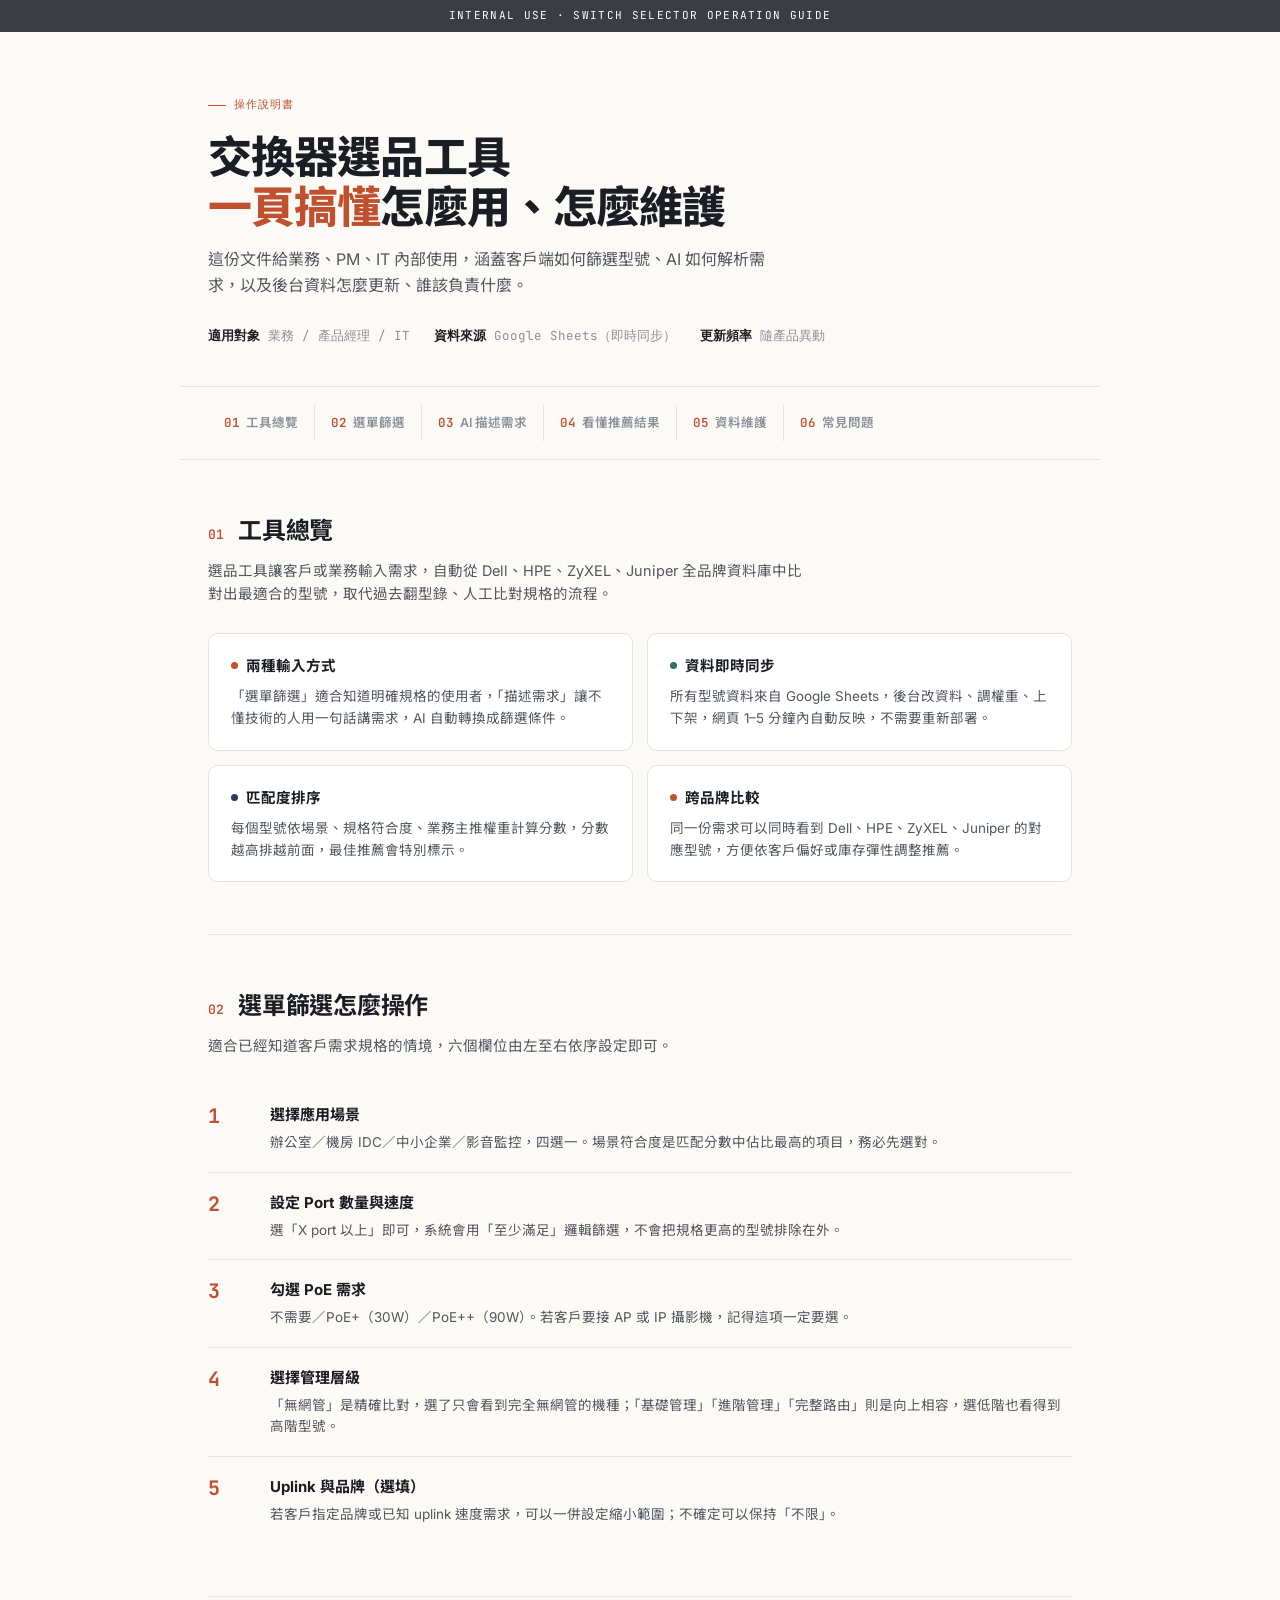
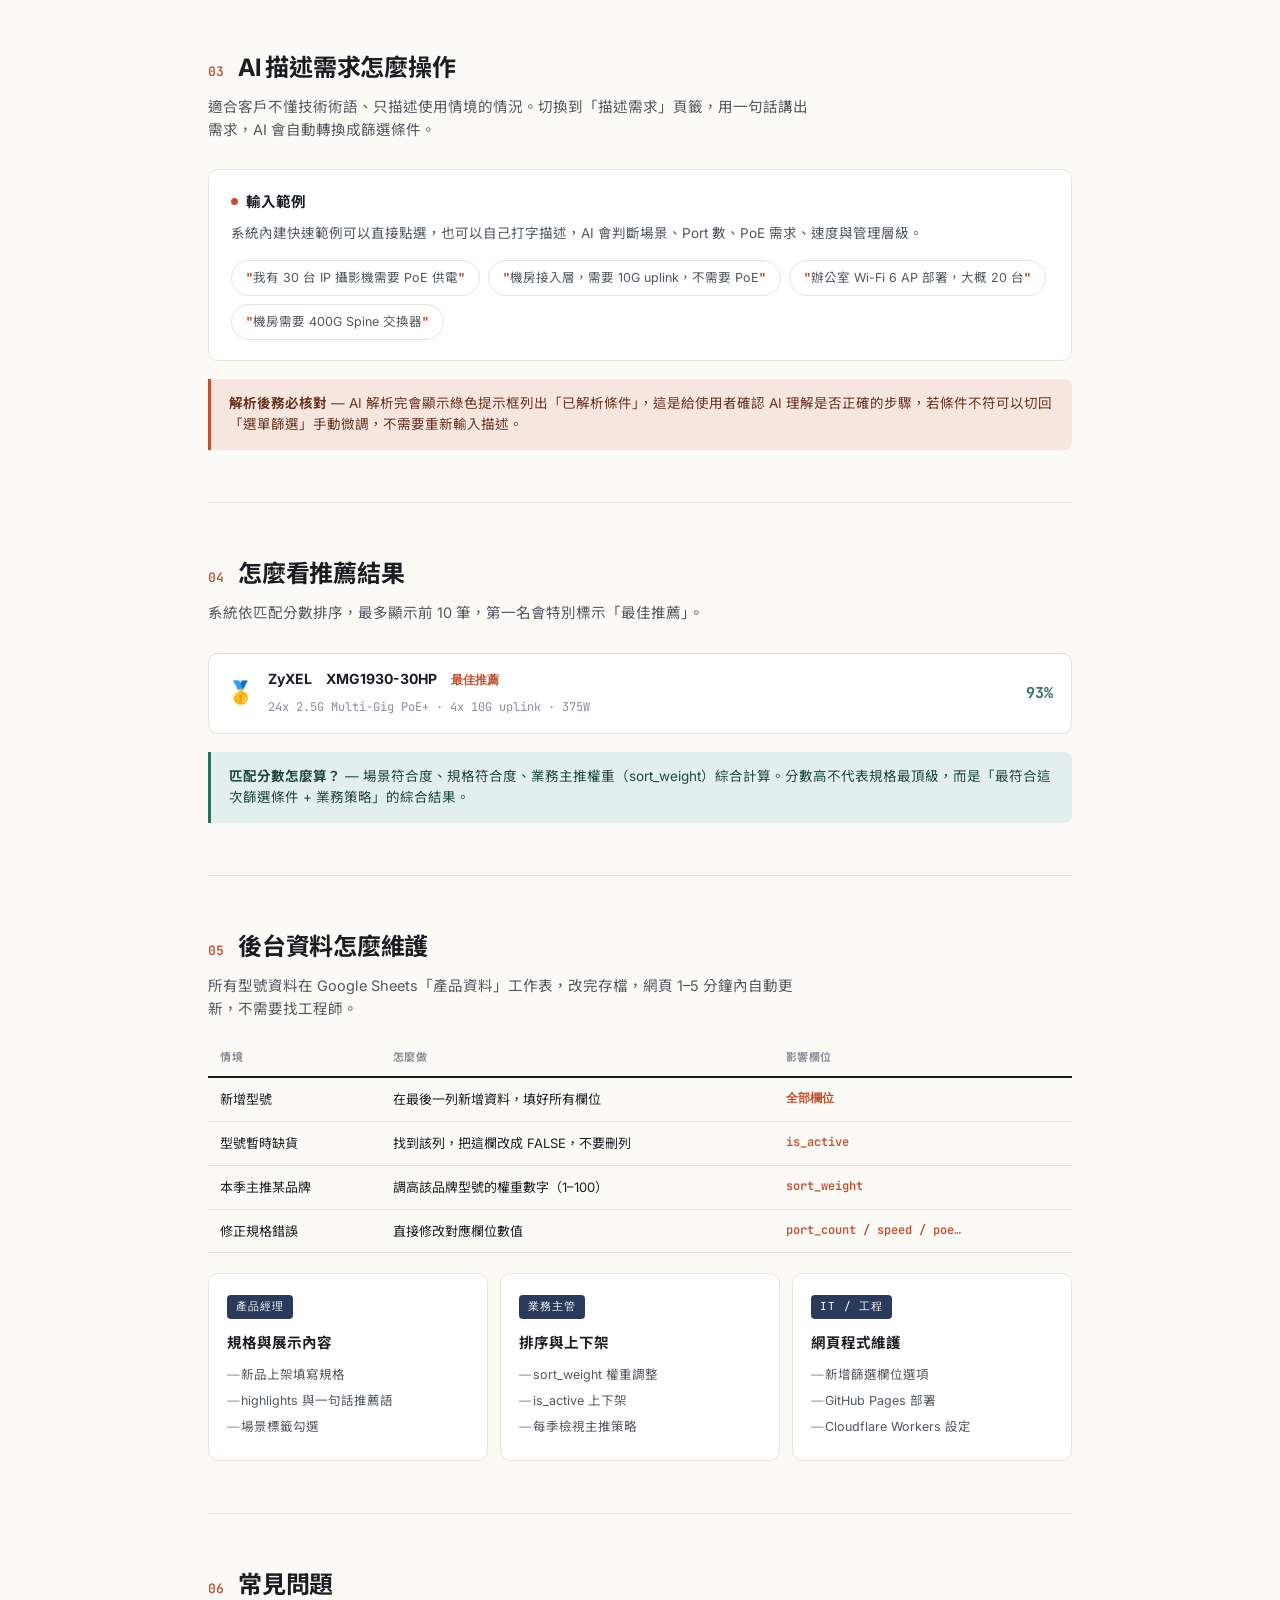
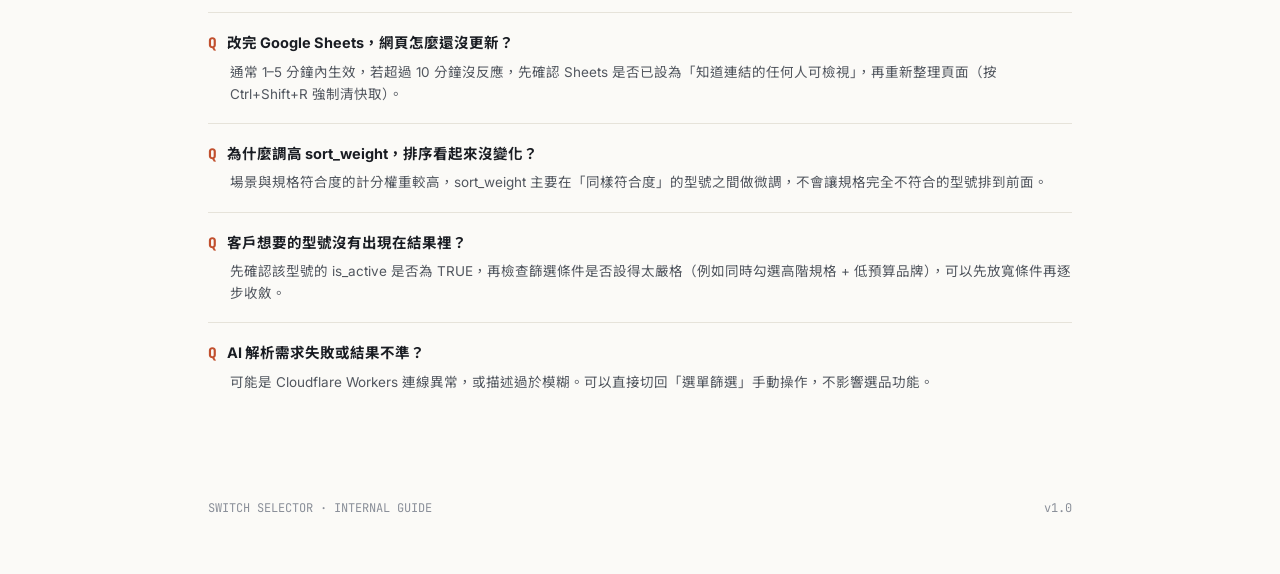
==== guide.html @ 46282ba6 "Add files via upload" ====
<!DOCTYPE html>
<html lang="zh-TW">
<head>
<meta charset="UTF-8" />
<meta name="viewport" content="width=device-width, initial-scale=1.0" />
<title>交換器選品工具 — 操作說明</title>
<link href="https://fonts.googleapis.com/css2?family=Inter:wght@400;500;600;700;800&family=Noto+Sans+TC:wght@400;500;700;800&family=JetBrains+Mono:wght@400;500&display=swap" rel="stylesheet" />
<style>
  :root{
    --ink:#1a1d23;
    --ink-soft:#52575f;
    --ink-faint:#8a8f99;
    --paper:#fbfaf7;
    --panel:#ffffff;
    --line:#e6e3da;
    --accent:#c1502e;
    --accent-soft:#f6e6df;
    --teal:#2f6f63;
    --teal-soft:#e3efec;
    --navy:#2a3a5c;
    --navy-soft:#e7ebf3;
    --mono:'JetBrains Mono', monospace;
    --sans:'Inter','Noto Sans TC',system-ui,sans-serif;
  }
  *{box-sizing:border-box; margin:0; padding:0;}
  html{scroll-behavior:smooth;}
  body{
    font-family:var(--sans);
    background:var(--paper);
    color:var(--ink);
    line-height:1.6;
    -webkit-font-smoothing:antialiased;
  }

  /* ── 頂部識別條 ───────────────────────────── */
  .topband{
    background:var(--ink);
    color:#fff;
    padding:7px 0;
    font-size:11px;
    letter-spacing:.12em;
    text-transform:uppercase;
    text-align:center;
    font-family:var(--mono);
    opacity:.85;
  }

  /* ── Hero ─────────────────────────────────── */
  .hero{
    max-width:920px;
    margin:0 auto;
    padding:56px 28px 40px;
    border-bottom:1px solid var(--line);
  }
  .hero-eyebrow{
    display:inline-flex;
    align-items:center;
    gap:8px;
    font-family:var(--mono);
    font-size:11px;
    letter-spacing:.1em;
    text-transform:uppercase;
    color:var(--accent);
    margin-bottom:18px;
  }
  .hero-eyebrow::before{
    content:'';
    width:18px; height:1px;
    background:var(--accent);
  }
  .hero h1{
    font-size:clamp(32px,5vw,44px);
    font-weight:800;
    letter-spacing:-.02em;
    line-height:1.15;
    margin-bottom:14px;
  }
  .hero h1 em{
    font-style:normal;
    color:var(--accent);
  }
  .hero p.lede{
    font-size:16px;
    color:var(--ink-soft);
    max-width:560px;
    margin-bottom:28px;
  }
  .hero-meta{
    display:flex;
    flex-wrap:wrap;
    gap:24px;
    font-size:12.5px;
    color:var(--ink-faint);
    font-family:var(--mono);
  }
  .hero-meta strong{color:var(--ink);font-weight:600;}

  /* ── 章節導覽（橫向） ─────────────────────── */
  .toc{
    max-width:920px;
    margin:0 auto;
    padding:18px 28px;
    display:flex;
    gap:0;
    overflow-x:auto;
    border-bottom:1px solid var(--line);
    background:var(--paper);
    position:sticky;
    top:0;
    z-index:50;
  }
  .toc a{
    flex-shrink:0;
    font-size:12.5px;
    font-weight:600;
    color:var(--ink-faint);
    text-decoration:none;
    padding:8px 16px;
    border-right:1px solid var(--line);
    white-space:nowrap;
    transition:color .15s;
  }
  .toc a:last-child{border-right:none;}
  .toc a:hover{color:var(--accent);}
  .toc a span{
    font-family:var(--mono);
    color:var(--accent);
    margin-right:6px;
  }

  /* ── 主內容容器 ───────────────────────────── */
  main{max-width:920px; margin:0 auto; padding:0 28px;}

  section.block{
    padding:52px 0;
    border-bottom:1px solid var(--line);
  }
  section.block:last-of-type{border-bottom:none;}

  .block-head{
    display:flex;
    align-items:baseline;
    gap:14px;
    margin-bottom:8px;
  }
  .block-num{
    font-family:var(--mono);
    font-size:13px;
    color:var(--accent);
    font-weight:600;
  }
  .block-head h2{
    font-size:24px;
    font-weight:700;
    letter-spacing:-.01em;
  }
  .block-sub{
    color:var(--ink-soft);
    font-size:14.5px;
    margin-bottom:28px;
    max-width:600px;
  }

  /* ── 區塊：兩欄 ─────────────────────────────── */
  .twocol{
    display:grid;
    grid-template-columns:1fr 1fr;
    gap:14px;
  }
  @media(max-width:680px){ .twocol{grid-template-columns:1fr;} }

  /* ── 卡片元件 ───────────────────────────────── */
  .card{
    background:var(--panel);
    border:1px solid var(--line);
    border-radius:10px;
    padding:20px 22px;
  }
  .card h3{
    font-size:14.5px;
    font-weight:700;
    margin-bottom:8px;
    display:flex;
    align-items:center;
    gap:8px;
  }
  .card p{font-size:13.5px; color:var(--ink-soft); line-height:1.65;}
  .card p + p{margin-top:8px;}

  .tagdot{
    width:7px;height:7px;border-radius:50%;
    display:inline-block;flex-shrink:0;
  }
  .dot-accent{background:var(--accent);}
  .dot-teal{background:var(--teal);}
  .dot-navy{background:var(--navy);}

  /* ── 步驟流程 ───────────────────────────────── */
  .flow{
    display:flex;
    flex-direction:column;
    gap:0;
  }
  .flow-step{
    display:grid;
    grid-template-columns:44px 1fr;
    gap:18px;
    padding:18px 0;
    border-top:1px solid var(--line);
  }
  .flow-step:first-child{border-top:none;}
  .flow-step .num{
    font-family:var(--mono);
    font-size:20px;
    font-weight:700;
    color:var(--accent);
    line-height:1.3;
  }
  .flow-step h4{
    font-size:15px;
    font-weight:700;
    margin-bottom:5px;
  }
  .flow-step p{
    font-size:13.5px;
    color:var(--ink-soft);
    line-height:1.6;
  }
  .flow-step .shot{
    margin-top:10px;
    background:var(--navy-soft);
    border:1px dashed #b6c1d9;
    border-radius:8px;
    padding:10px 14px;
    font-family:var(--mono);
    font-size:12px;
    color:var(--navy);
  }

  /* ── 欄位對照表 ───────────────────────────────── */
  table{
    width:100%;
    border-collapse:collapse;
    font-size:13px;
  }
  thead th{
    text-align:left;
    font-size:11px;
    font-weight:700;
    letter-spacing:.06em;
    text-transform:uppercase;
    color:var(--ink-faint);
    padding:0 12px 10px;
    border-bottom:2px solid var(--ink);
  }
  tbody td{
    padding:11px 12px;
    border-bottom:1px solid var(--line);
    vertical-align:top;
  }
  tbody tr:hover td{background:#f4f2ec;}
  .mono-cell{
    font-family:var(--mono);
    font-size:12px;
    color:var(--accent);
    font-weight:600;
  }

  /* ── 提示框 ───────────────────────────────────── */
  .callout{
    border-left:3px solid var(--accent);
    background:var(--accent-soft);
    padding:14px 18px;
    border-radius:0 8px 8px 0;
    font-size:13.5px;
    color:#6b3420;
    margin-top:18px;
    line-height:1.6;
  }
  .callout.teal{
    border-color:var(--teal);
    background:var(--teal-soft);
    color:#1d4940;
  }
  .callout strong{font-weight:700;}

  /* ── LLM 範例氣泡 ─────────────────────────────── */
  .bubbles{
    display:flex;
    flex-wrap:wrap;
    gap:8px;
    margin-top:16px;
  }
  .bubble{
    background:#fff;
    border:1px solid var(--line);
    border-radius:20px;
    padding:7px 14px;
    font-size:12.5px;
    color:var(--ink-soft);
  }
  .bubble::before{content:'"'; color:var(--accent); font-weight:700;}
  .bubble::after{content:'"'; color:var(--accent); font-weight:700;}

  /* ── 結果卡片示意 ─────────────────────────────── */
  .result-demo{
    background:var(--panel);
    border:1px solid var(--line);
    border-radius:10px;
    padding:14px 18px;
    display:flex;
    align-items:center;
    gap:14px;
    margin-top:14px;
  }
  .result-demo .medal{font-size:22px;}
  .result-demo .ddetail{flex:1;}
  .result-demo .ddetail strong{font-size:14px; display:block; margin-bottom:3px;}
  .result-demo .ddetail span{font-size:12px; color:var(--ink-faint); font-family:var(--mono);}
  .result-demo .score{
    font-family:var(--mono);
    font-weight:700;
    color:var(--teal);
    font-size:15px;
  }

  /* ── FAQ ──────────────────────────────────────── */
  .faq-item{
    padding:18px 0;
    border-top:1px solid var(--line);
  }
  .faq-item:first-child{border-top:none;}
  .faq-q{
    font-size:14.5px;
    font-weight:700;
    margin-bottom:6px;
    display:flex;
    gap:10px;
  }
  .faq-q::before{
    content:'Q';
    font-family:var(--mono);
    color:var(--accent);
    font-weight:800;
  }
  .faq-a{
    font-size:13.5px;
    color:var(--ink-soft);
    padding-left:22px;
    line-height:1.65;
  }

  /* ── 維護權責表 ───────────────────────────────── */
  .role-grid{
    display:grid;
    grid-template-columns:repeat(3,1fr);
    gap:12px;
    margin-top:20px;
  }
  @media(max-width:680px){ .role-grid{grid-template-columns:1fr;} }
  .role-card{
    background:var(--panel);
    border:1px solid var(--line);
    border-radius:10px;
    padding:18px 18px 20px;
  }
  .role-card .role-icon{
    font-family:var(--mono);
    font-size:11px;
    letter-spacing:.08em;
    text-transform:uppercase;
    color:#fff;
    background:var(--navy);
    display:inline-block;
    padding:3px 9px;
    border-radius:4px;
    margin-bottom:12px;
  }
  .role-card h4{font-size:14.5px; margin-bottom:8px;}
  .role-card ul{list-style:none; font-size:12.5px; color:var(--ink-soft);}
  .role-card li{padding:3px 0; padding-left:14px; position:relative;}
  .role-card li::before{
    content:'—';
    position:absolute; left:0;
    color:var(--ink-faint);
  }

  /* ── 頁尾 ─────────────────────────────────────── */
  footer{
    max-width:920px;
    margin:0 auto;
    padding:36px 28px 56px;
    display:flex;
    justify-content:space-between;
    align-items:center;
    font-size:12px;
    color:var(--ink-faint);
    font-family:var(--mono);
  }

  ::selection{background:var(--accent-soft); color:var(--accent);}

  @media print{
    .topband,.toc{display:none;}
    section.block{break-inside:avoid; padding:24px 0;}
  }
</style>
</head>
<body>

<div class="topband">INTERNAL USE · SWITCH SELECTOR OPERATION GUIDE</div>

<div class="hero">
  <div class="hero-eyebrow">操作說明書</div>
  <h1>交換器選品工具<br/><em>一頁搞懂</em>怎麼用、怎麼維護</h1>
  <p class="lede">這份文件給業務、PM、IT 內部使用，涵蓋客戶端如何篩選型號、AI 如何解析需求，以及後台資料怎麼更新、誰該負責什麼。</p>
  <div class="hero-meta">
    <span><strong>適用對象</strong> 業務 / 產品經理 / IT</span>
    <span><strong>資料來源</strong> Google Sheets（即時同步）</span>
    <span><strong>更新頻率</strong> 隨產品異動</span>
  </div>
</div>

<nav class="toc">
  <a href="#sec1"><span>01</span>工具總覽</a>
  <a href="#sec2"><span>02</span>選單篩選</a>
  <a href="#sec3"><span>03</span>AI 描述需求</a>
  <a href="#sec4"><span>04</span>看懂推薦結果</a>
  <a href="#sec5"><span>05</span>資料維護</a>
  <a href="#sec6"><span>06</span>常見問題</a>
</nav>

<main>

  <!-- 01 工具總覽 -->
  <section class="block" id="sec1">
    <div class="block-head"><span class="block-num">01</span><h2>工具總覽</h2></div>
    <p class="block-sub">選品工具讓客戶或業務輸入需求，自動從 Dell、HPE、ZyXEL、Juniper 全品牌資料庫中比對出最適合的型號，取代過去翻型錄、人工比對規格的流程。</p>

    <div class="twocol">
      <div class="card">
        <h3><span class="tagdot dot-accent"></span>兩種輸入方式</h3>
        <p>「選單篩選」適合知道明確規格的使用者，「描述需求」讓不懂技術的人用一句話講需求，AI 自動轉換成篩選條件。</p>
      </div>
      <div class="card">
        <h3><span class="tagdot dot-teal"></span>資料即時同步</h3>
        <p>所有型號資料來自 Google Sheets，後台改資料、調權重、上下架，網頁 1–5 分鐘內自動反映，不需要重新部署。</p>
      </div>
      <div class="card">
        <h3><span class="tagdot dot-navy"></span>匹配度排序</h3>
        <p>每個型號依場景、規格符合度、業務主推權重計算分數，分數越高排越前面，最佳推薦會特別標示。</p>
      </div>
      <div class="card">
        <h3><span class="tagdot dot-accent"></span>跨品牌比較</h3>
        <p>同一份需求可以同時看到 Dell、HPE、ZyXEL、Juniper 的對應型號，方便依客戶偏好或庫存彈性調整推薦。</p>
      </div>
    </div>
  </section>

  <!-- 02 選單篩選 -->
  <section class="block" id="sec2">
    <div class="block-head"><span class="block-num">02</span><h2>選單篩選怎麼操作</h2></div>
    <p class="block-sub">適合已經知道客戶需求規格的情境，六個欄位由左至右依序設定即可。</p>

    <div class="flow">
      <div class="flow-step">
        <div class="num">1</div>
        <div>
          <h4>選擇應用場景</h4>
          <p>辦公室／機房 IDC／中小企業／影音監控，四選一。場景符合度是匹配分數中佔比最高的項目，務必先選對。</p>
        </div>
      </div>
      <div class="flow-step">
        <div class="num">2</div>
        <div>
          <h4>設定 Port 數量與速度</h4>
          <p>選「X port 以上」即可，系統會用「至少滿足」邏輯篩選，不會把規格更高的型號排除在外。</p>
        </div>
      </div>
      <div class="flow-step">
        <div class="num">3</div>
        <div>
          <h4>勾選 PoE 需求</h4>
          <p>不需要／PoE+（30W）／PoE++（90W）。若客戶要接 AP 或 IP 攝影機，記得這項一定要選。</p>
        </div>
      </div>
      <div class="flow-step">
        <div class="num">4</div>
        <div>
          <h4>選擇管理層級</h4>
          <p>「無網管」是精確比對，選了只會看到完全無網管的機種；「基礎管理」「進階管理」「完整路由」則是向上相容，選低階也看得到高階型號。</p>
        </div>
      </div>
      <div class="flow-step">
        <div class="num">5</div>
        <div>
          <h4>Uplink 與品牌（選填）</h4>
          <p>若客戶指定品牌或已知 uplink 速度需求，可以一併設定縮小範圍；不確定可以保持「不限」。</p>
        </div>
      </div>
    </div>
  </section>

  <!-- 03 AI 描述需求 -->
  <section class="block" id="sec3">
    <div class="block-head"><span class="block-num">03</span><h2>AI 描述需求怎麼操作</h2></div>
    <p class="block-sub">適合客戶不懂技術術語、只描述使用情境的情況。切換到「描述需求」頁籤，用一句話講出需求，AI 會自動轉換成篩選條件。</p>

    <div class="card">
      <h3><span class="tagdot dot-accent"></span>輸入範例</h3>
      <p>系統內建快速範例可以直接點選，也可以自己打字描述，AI 會判斷場景、Port 數、PoE 需求、速度與管理層級。</p>
      <div class="bubbles">
        <span class="bubble">我有 30 台 IP 攝影機需要 PoE 供電</span>
        <span class="bubble">機房接入層，需要 10G uplink，不需要 PoE</span>
        <span class="bubble">辦公室 Wi-Fi 6 AP 部署，大概 20 台</span>
        <span class="bubble">機房需要 400G Spine 交換器</span>
      </div>
    </div>

    <div class="callout">
      <strong>解析後務必核對</strong> — AI 解析完會顯示綠色提示框列出「已解析條件」，這是給使用者確認 AI 理解是否正確的步驟，若條件不符可以切回「選單篩選」手動微調，不需要重新輸入描述。
    </div>
  </section>

  <!-- 04 看懂推薦結果 -->
  <section class="block" id="sec4">
    <div class="block-head"><span class="block-num">04</span><h2>怎麼看推薦結果</h2></div>
    <p class="block-sub">系統依匹配分數排序，最多顯示前 10 筆，第一名會特別標示「最佳推薦」。</p>

    <div class="result-demo">
      <div class="medal">🥇</div>
      <div class="ddetail">
        <strong>ZyXEL　XMG1930-30HP　<span style="color:var(--accent);font-weight:600;">最佳推薦</span></strong>
        <span>24x 2.5G Multi-Gig PoE+ · 4x 10G uplink · 375W</span>
      </div>
      <div class="score">93%</div>
    </div>

    <div class="callout teal">
      <strong>匹配分數怎麼算？</strong> — 場景符合度、規格符合度、業務主推權重（sort_weight）綜合計算。分數高不代表規格最頂級，而是「最符合這次篩選條件 + 業務策略」的綜合結果。
    </div>
  </section>

  <!-- 05 資料維護 -->
  <section class="block" id="sec5">
    <div class="block-head"><span class="block-num">05</span><h2>後台資料怎麼維護</h2></div>
    <p class="block-sub">所有型號資料在 Google Sheets「產品資料」工作表，改完存檔，網頁 1–5 分鐘內自動更新，不需要找工程師。</p>

    <table>
      <thead>
        <tr><th>情境</th><th>怎麼做</th><th>影響欄位</th></tr>
      </thead>
      <tbody>
        <tr>
          <td>新增型號</td>
          <td>在最後一列新增資料，填好所有欄位</td>
          <td class="mono-cell">全部欄位</td>
        </tr>
        <tr>
          <td>型號暫時缺貨</td>
          <td>找到該列，把這欄改成 FALSE，不要刪列</td>
          <td class="mono-cell">is_active</td>
        </tr>
        <tr>
          <td>本季主推某品牌</td>
          <td>調高該品牌型號的權重數字（1–100）</td>
          <td class="mono-cell">sort_weight</td>
        </tr>
        <tr>
          <td>修正規格錯誤</td>
          <td>直接修改對應欄位數值</td>
          <td class="mono-cell">port_count / speed / poe…</td>
        </tr>
      </tbody>
    </table>

    <div class="role-grid">
      <div class="role-card">
        <span class="role-icon">產品經理</span>
        <h4>規格與展示內容</h4>
        <ul>
          <li>新品上架填寫規格</li>
          <li>highlights 與一句話推薦語</li>
          <li>場景標籤勾選</li>
        </ul>
      </div>
      <div class="role-card">
        <span class="role-icon">業務主管</span>
        <h4>排序與上下架</h4>
        <ul>
          <li>sort_weight 權重調整</li>
          <li>is_active 上下架</li>
          <li>每季檢視主推策略</li>
        </ul>
      </div>
      <div class="role-card">
        <span class="role-icon">IT / 工程</span>
        <h4>網頁程式維護</h4>
        <ul>
          <li>新增篩選欄位選項</li>
          <li>GitHub Pages 部署</li>
          <li>Cloudflare Workers 設定</li>
        </ul>
      </div>
    </div>
  </section>

  <!-- 06 FAQ -->
  <section class="block" id="sec6">
    <div class="block-head"><span class="block-num">06</span><h2>常見問題</h2></div>

    <div class="faq-item">
      <div class="faq-q">改完 Google Sheets，網頁怎麼還沒更新？</div>
      <div class="faq-a">通常 1–5 分鐘內生效，若超過 10 分鐘沒反應，先確認 Sheets 是否已設為「知道連結的任何人可檢視」，再重新整理頁面（按 Ctrl+Shift+R 強制清快取）。</div>
    </div>
    <div class="faq-item">
      <div class="faq-q">為什麼調高 sort_weight，排序看起來沒變化？</div>
      <div class="faq-a">場景與規格符合度的計分權重較高，sort_weight 主要在「同樣符合度」的型號之間做微調，不會讓規格完全不符合的型號排到前面。</div>
    </div>
    <div class="faq-item">
      <div class="faq-q">客戶想要的型號沒有出現在結果裡？</div>
      <div class="faq-a">先確認該型號的 is_active 是否為 TRUE，再檢查篩選條件是否設得太嚴格（例如同時勾選高階規格 + 低預算品牌），可以先放寬條件再逐步收斂。</div>
    </div>
    <div class="faq-item">
      <div class="faq-q">AI 解析需求失敗或結果不準？</div>
      <div class="faq-a">可能是 Cloudflare Workers 連線異常，或描述過於模糊。可以直接切回「選單篩選」手動操作，不影響選品功能。</div>
    </div>
  </section>

</main>

<footer>
  <span>SWITCH SELECTOR · INTERNAL GUIDE</span>
  <span>v1.0</span>
</footer>

</body>
</html>
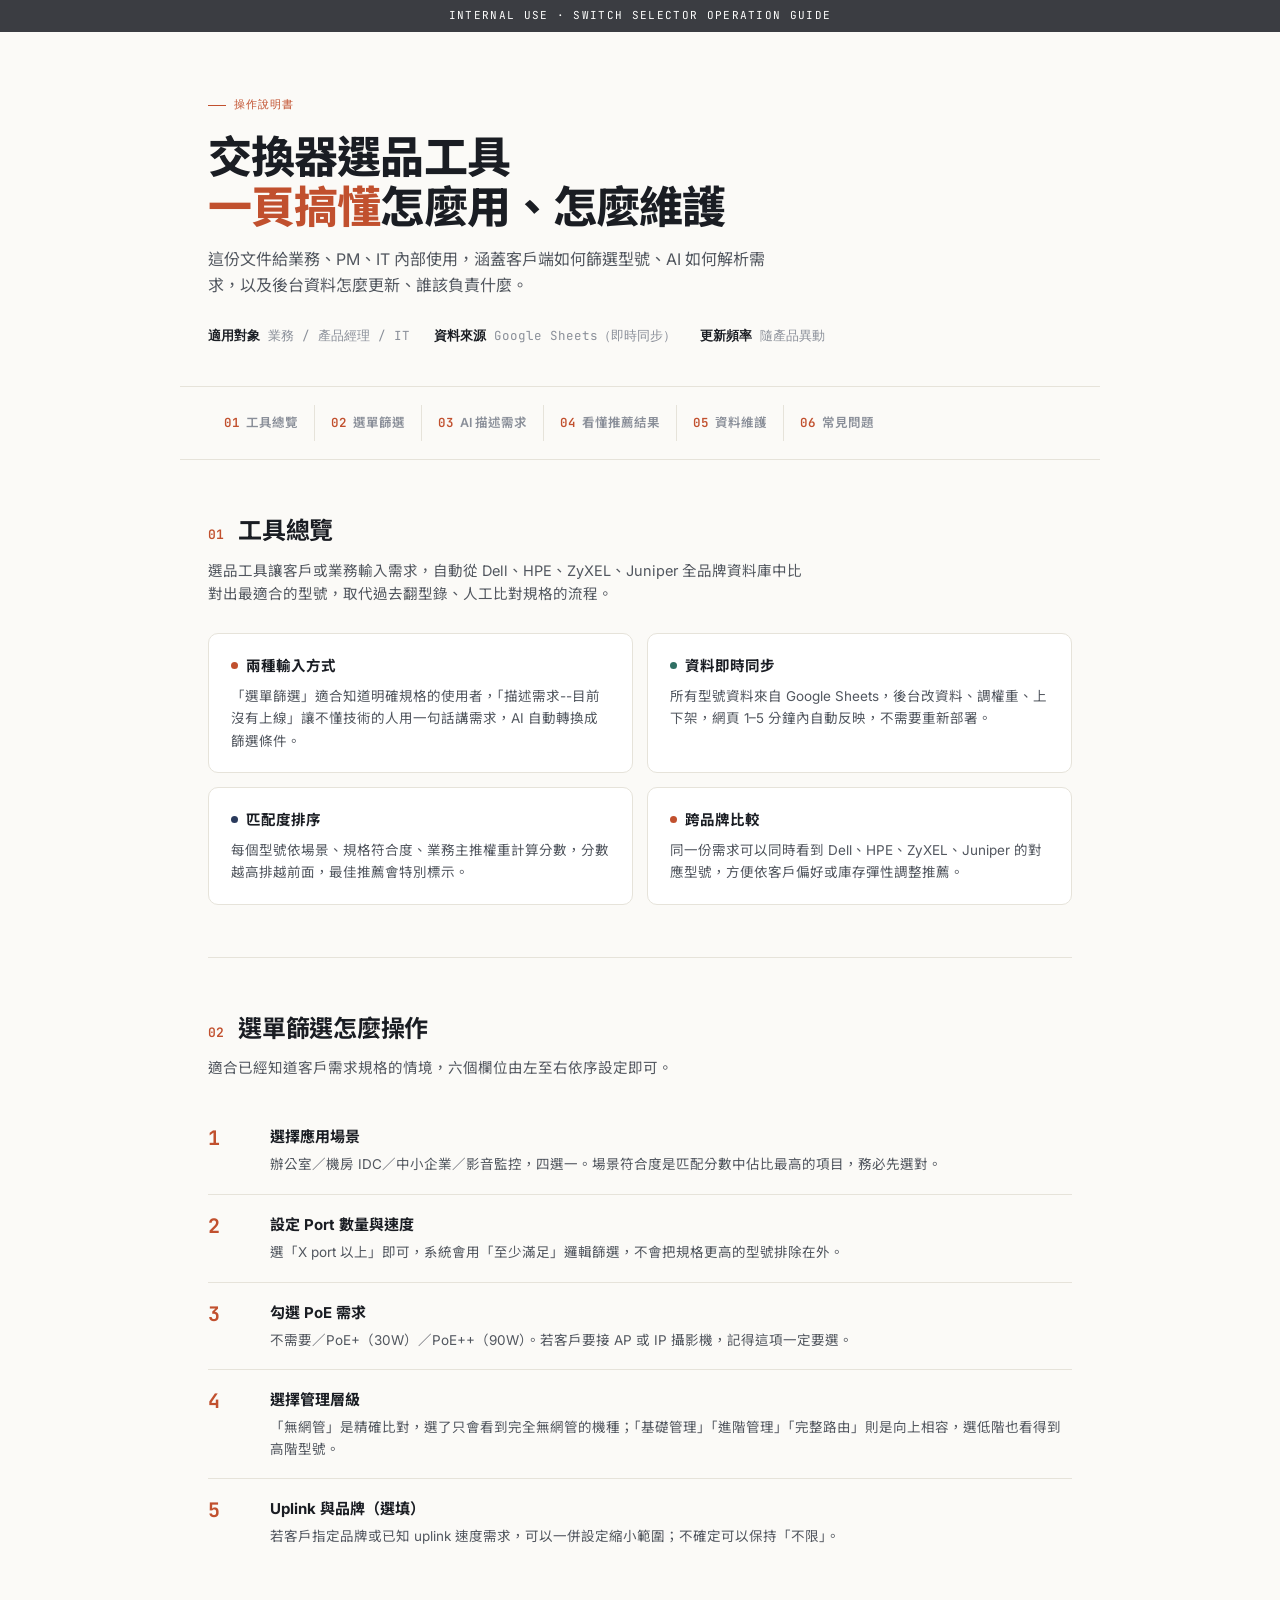
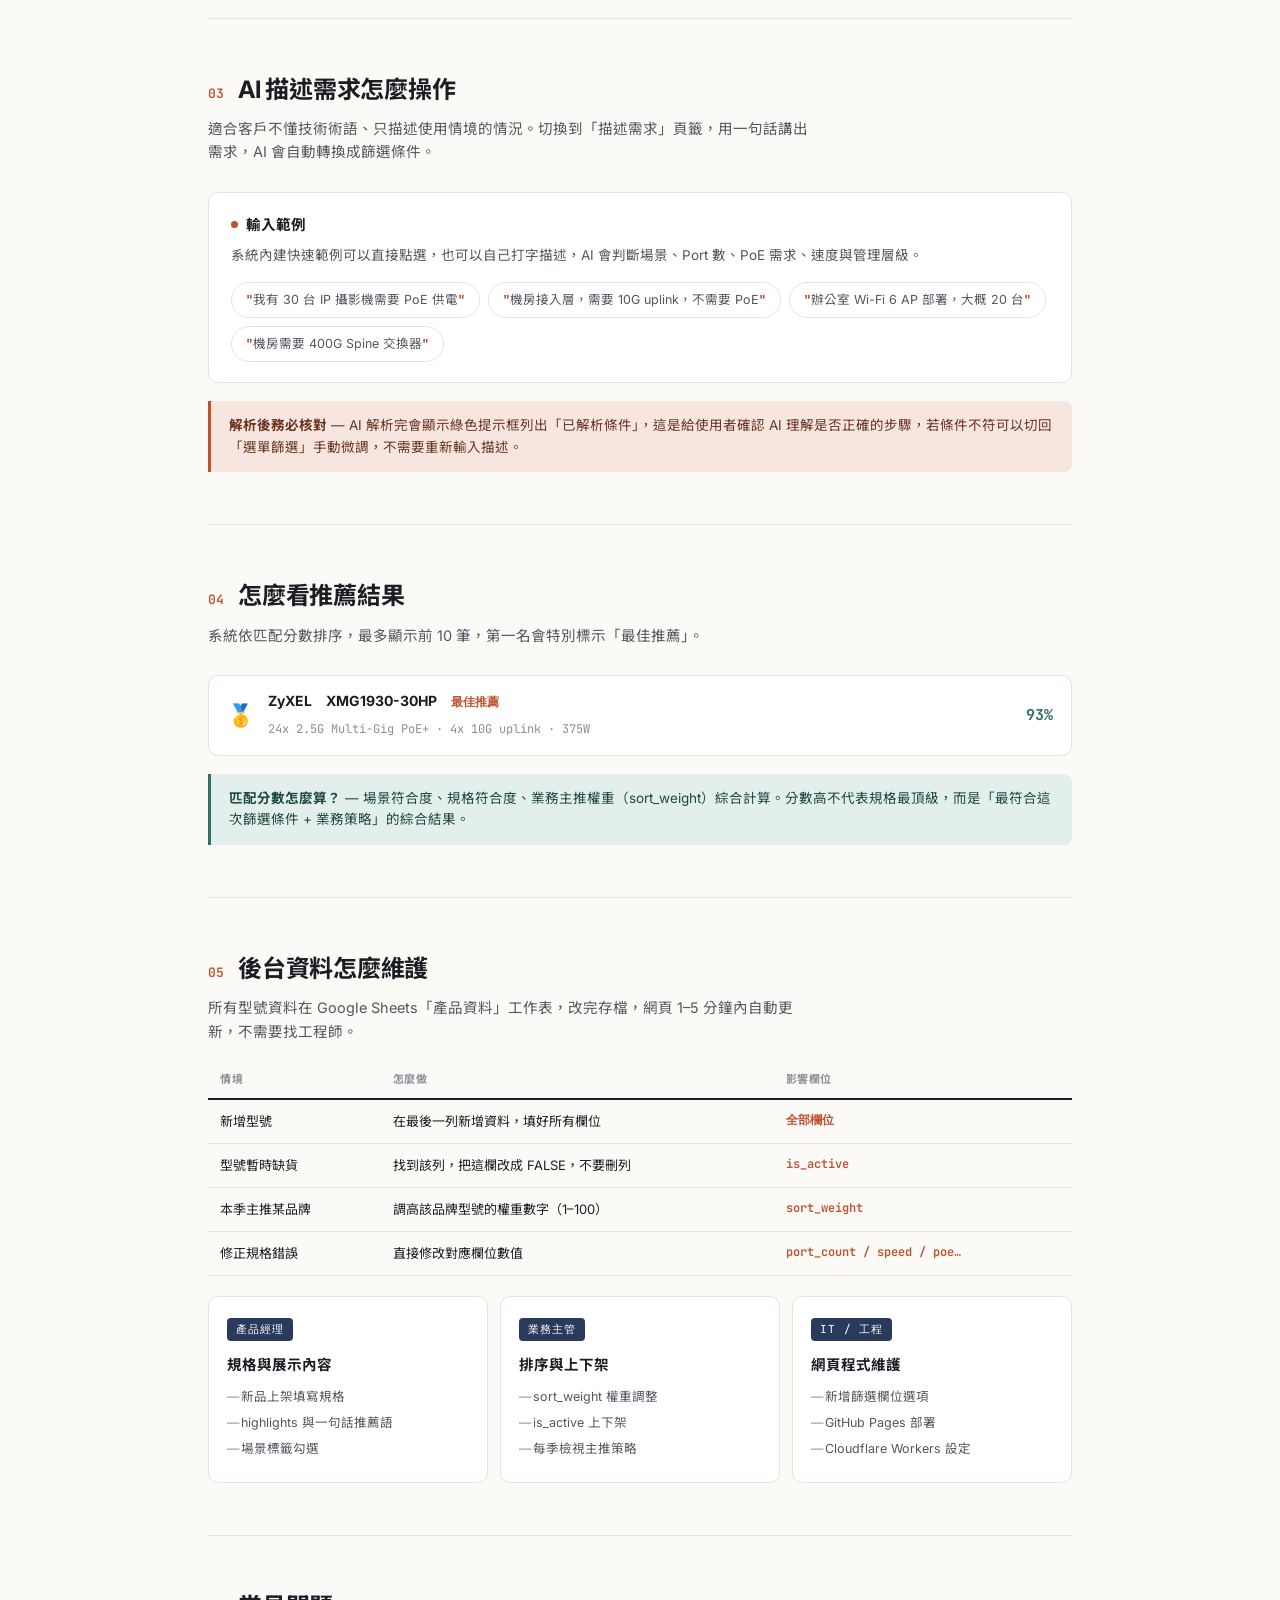
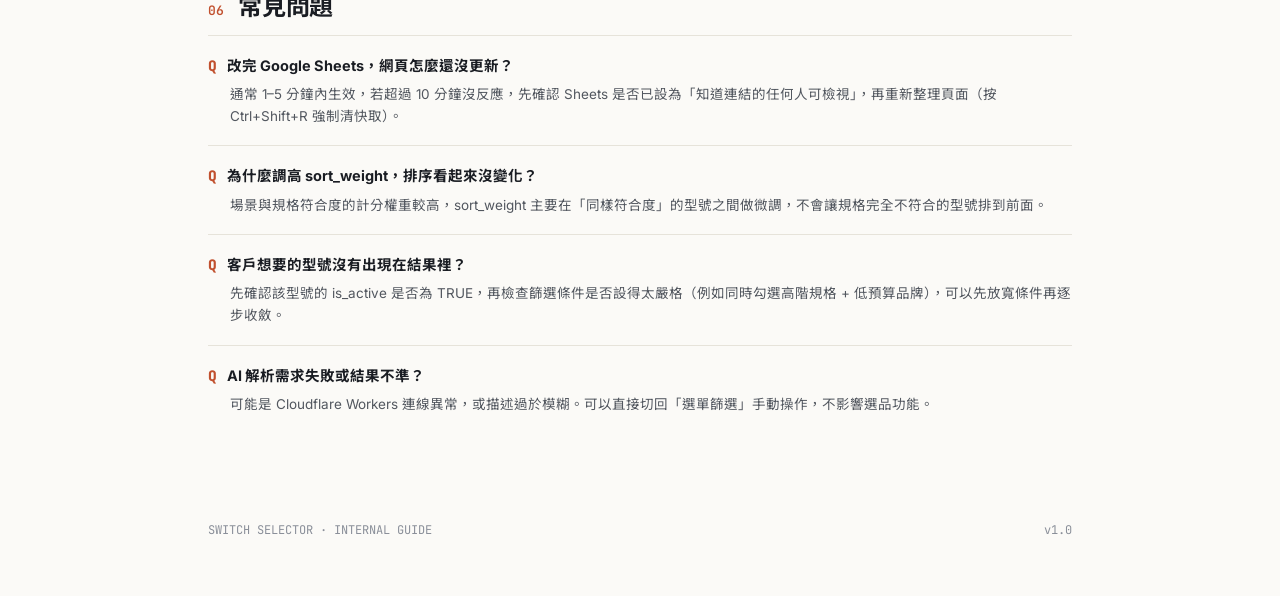
==== commit 4e60633f: "Update guide.html" ====
--- a/guide.html
+++ b/guide.html
@@ -440,7 +440,7 @@
     <div class="twocol">
       <div class="card">
         <h3><span class="tagdot dot-accent"></span>兩種輸入方式</h3>
-        <p>「選單篩選」適合知道明確規格的使用者，「描述需求」讓不懂技術的人用一句話講需求，AI 自動轉換成篩選條件。</p>
+        <p>「選單篩選」適合知道明確規格的使用者，「描述需求--目前沒有上線」讓不懂技術的人用一句話講需求，AI 自動轉換成篩選條件。</p>
       </div>
       <div class="card">
         <h3><span class="tagdot dot-teal"></span>資料即時同步</h3>
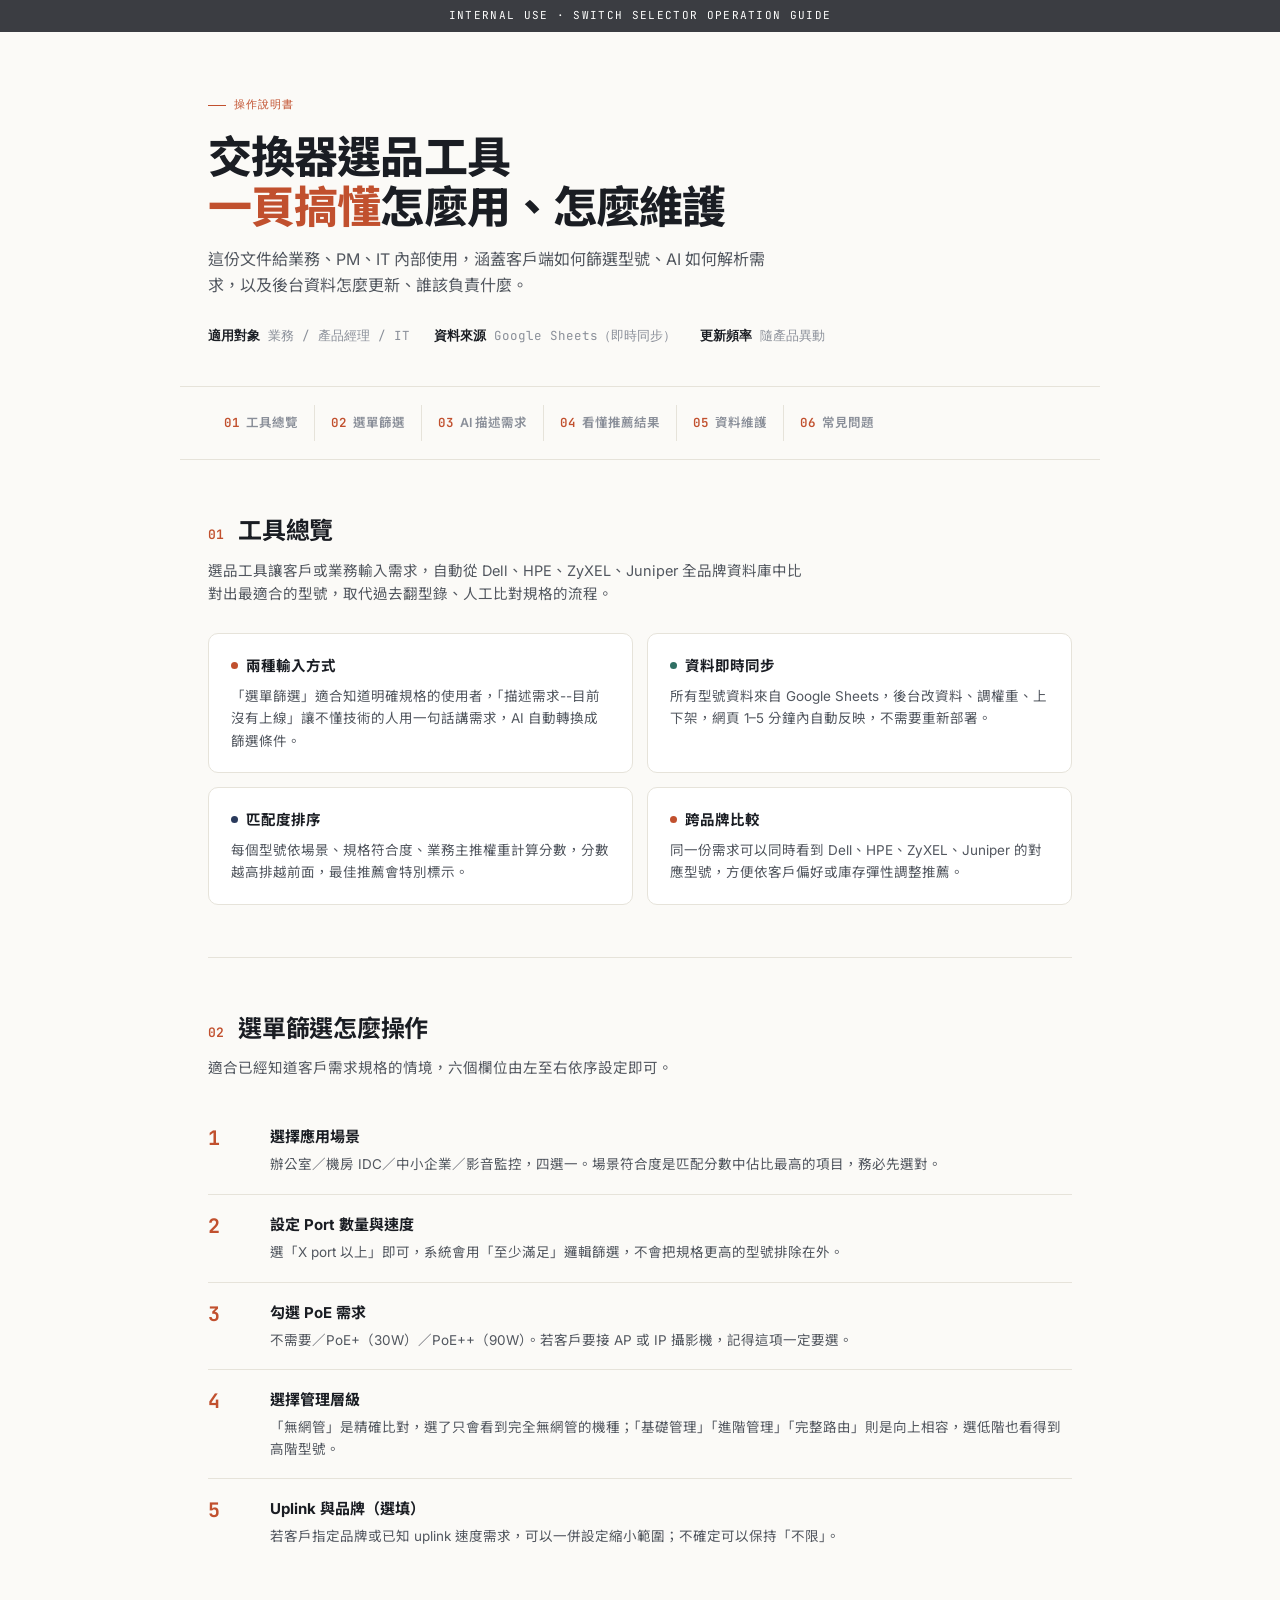
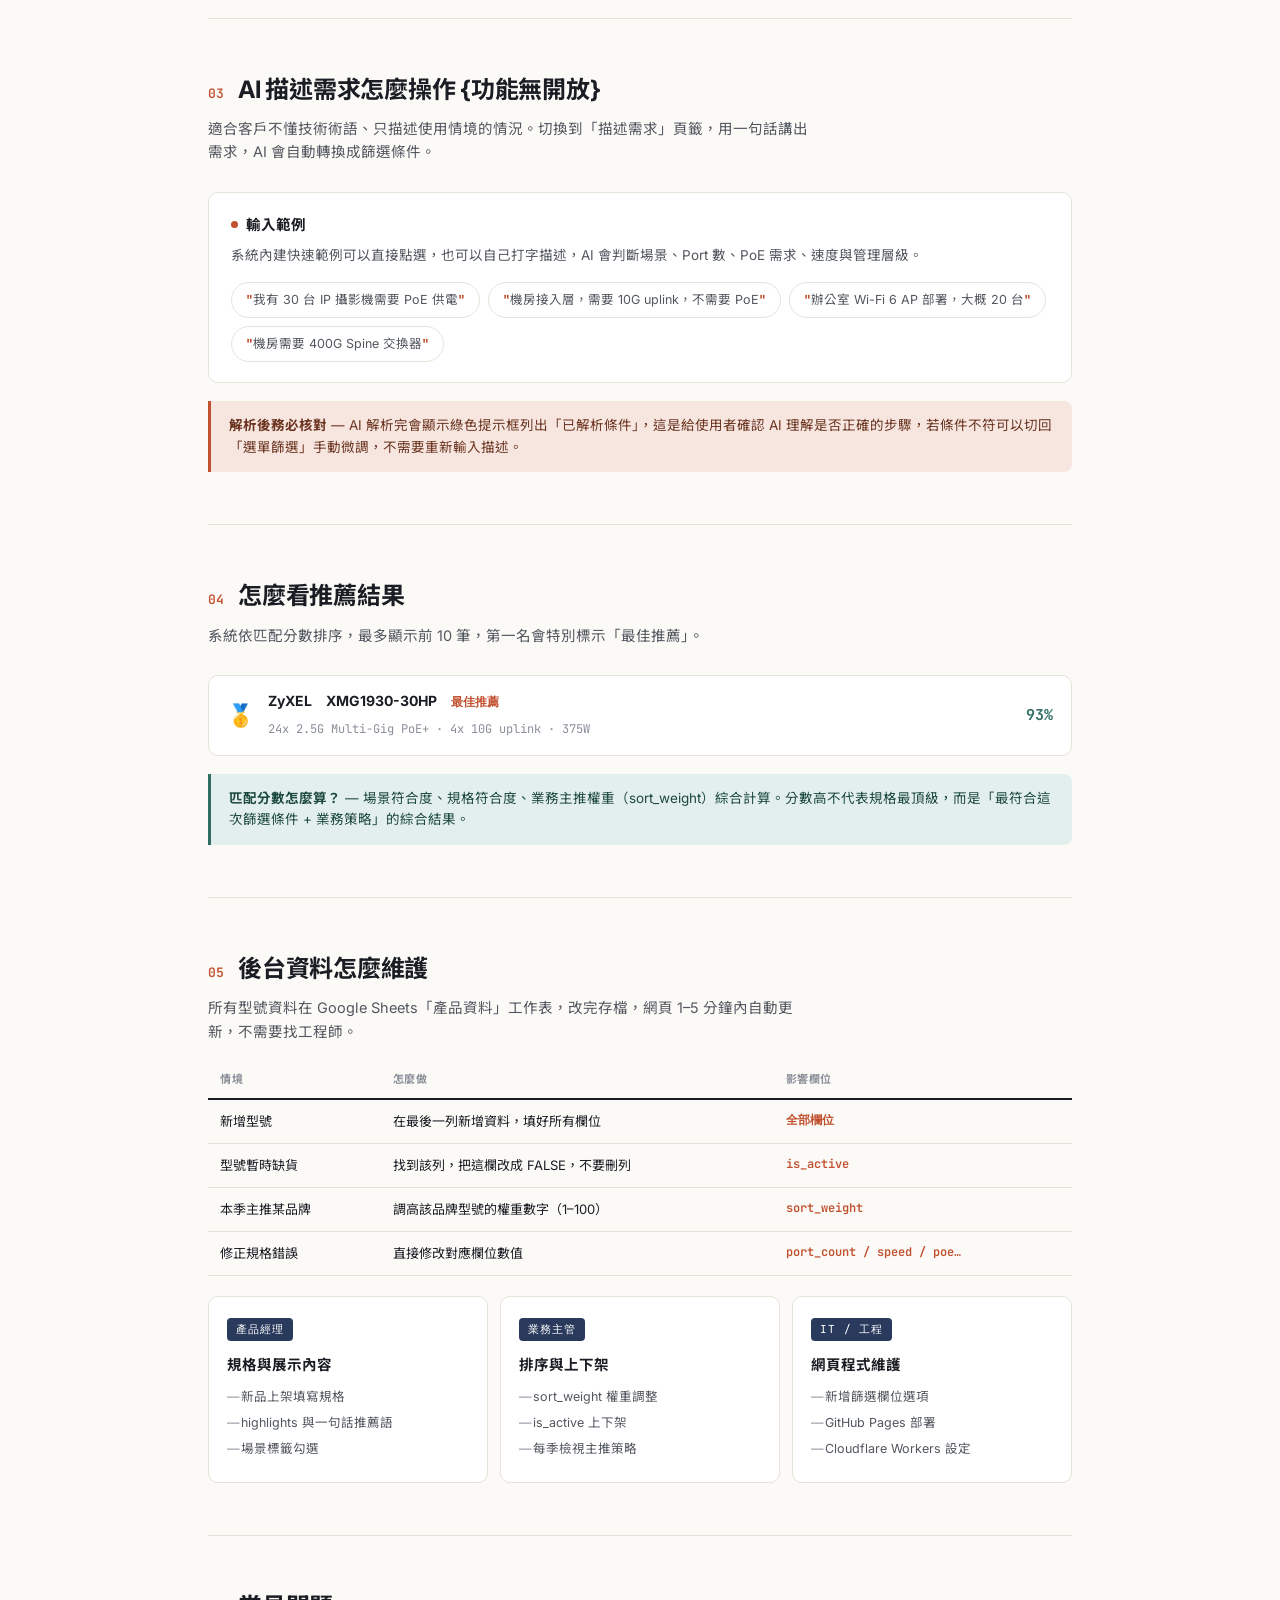
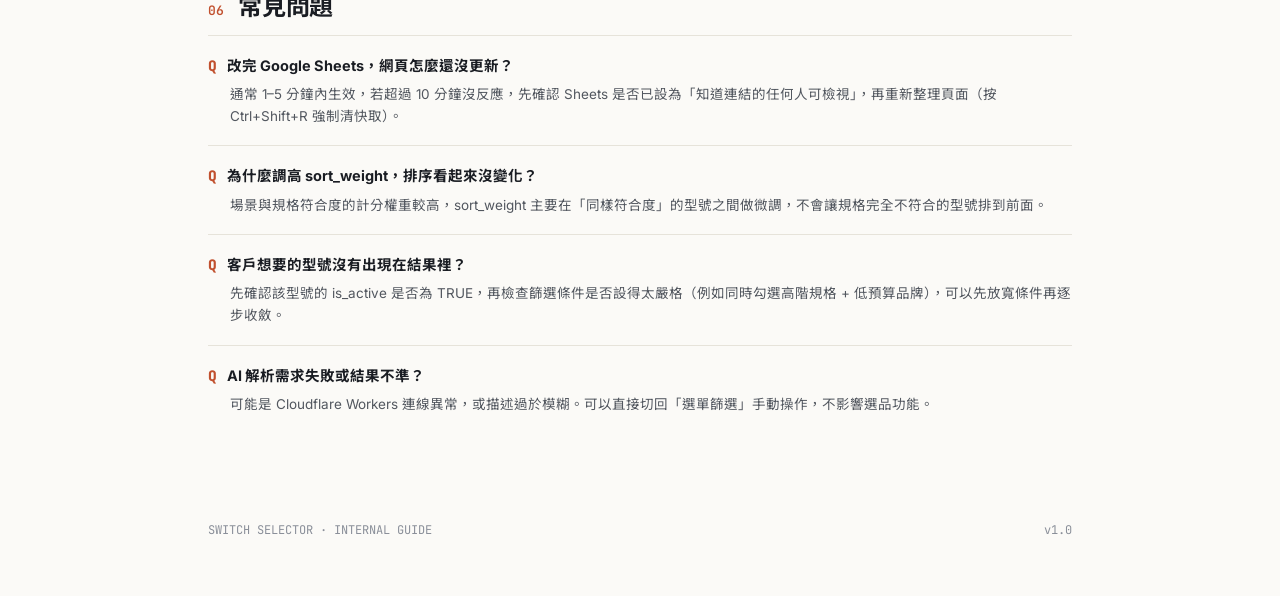
==== commit 07130369: "Clarify AI description requirements in guide.html Updated comment to clarify AI description requirem" ====
--- a/guide.html
+++ b/guide.html
@@ -503,7 +503,7 @@
 
   <!-- 03 AI 描述需求 -->
   <section class="block" id="sec3">
-    <div class="block-head"><span class="block-num">03</span><h2>AI 描述需求怎麼操作</h2></div>
+    <div class="block-head"><span class="block-num">03</span><h2>AI 描述需求怎麼操作 {功能無開放} </h2></div>
     <p class="block-sub">適合客戶不懂技術術語、只描述使用情境的情況。切換到「描述需求」頁籤，用一句話講出需求，AI 會自動轉換成篩選條件。</p>
 
     <div class="card">
